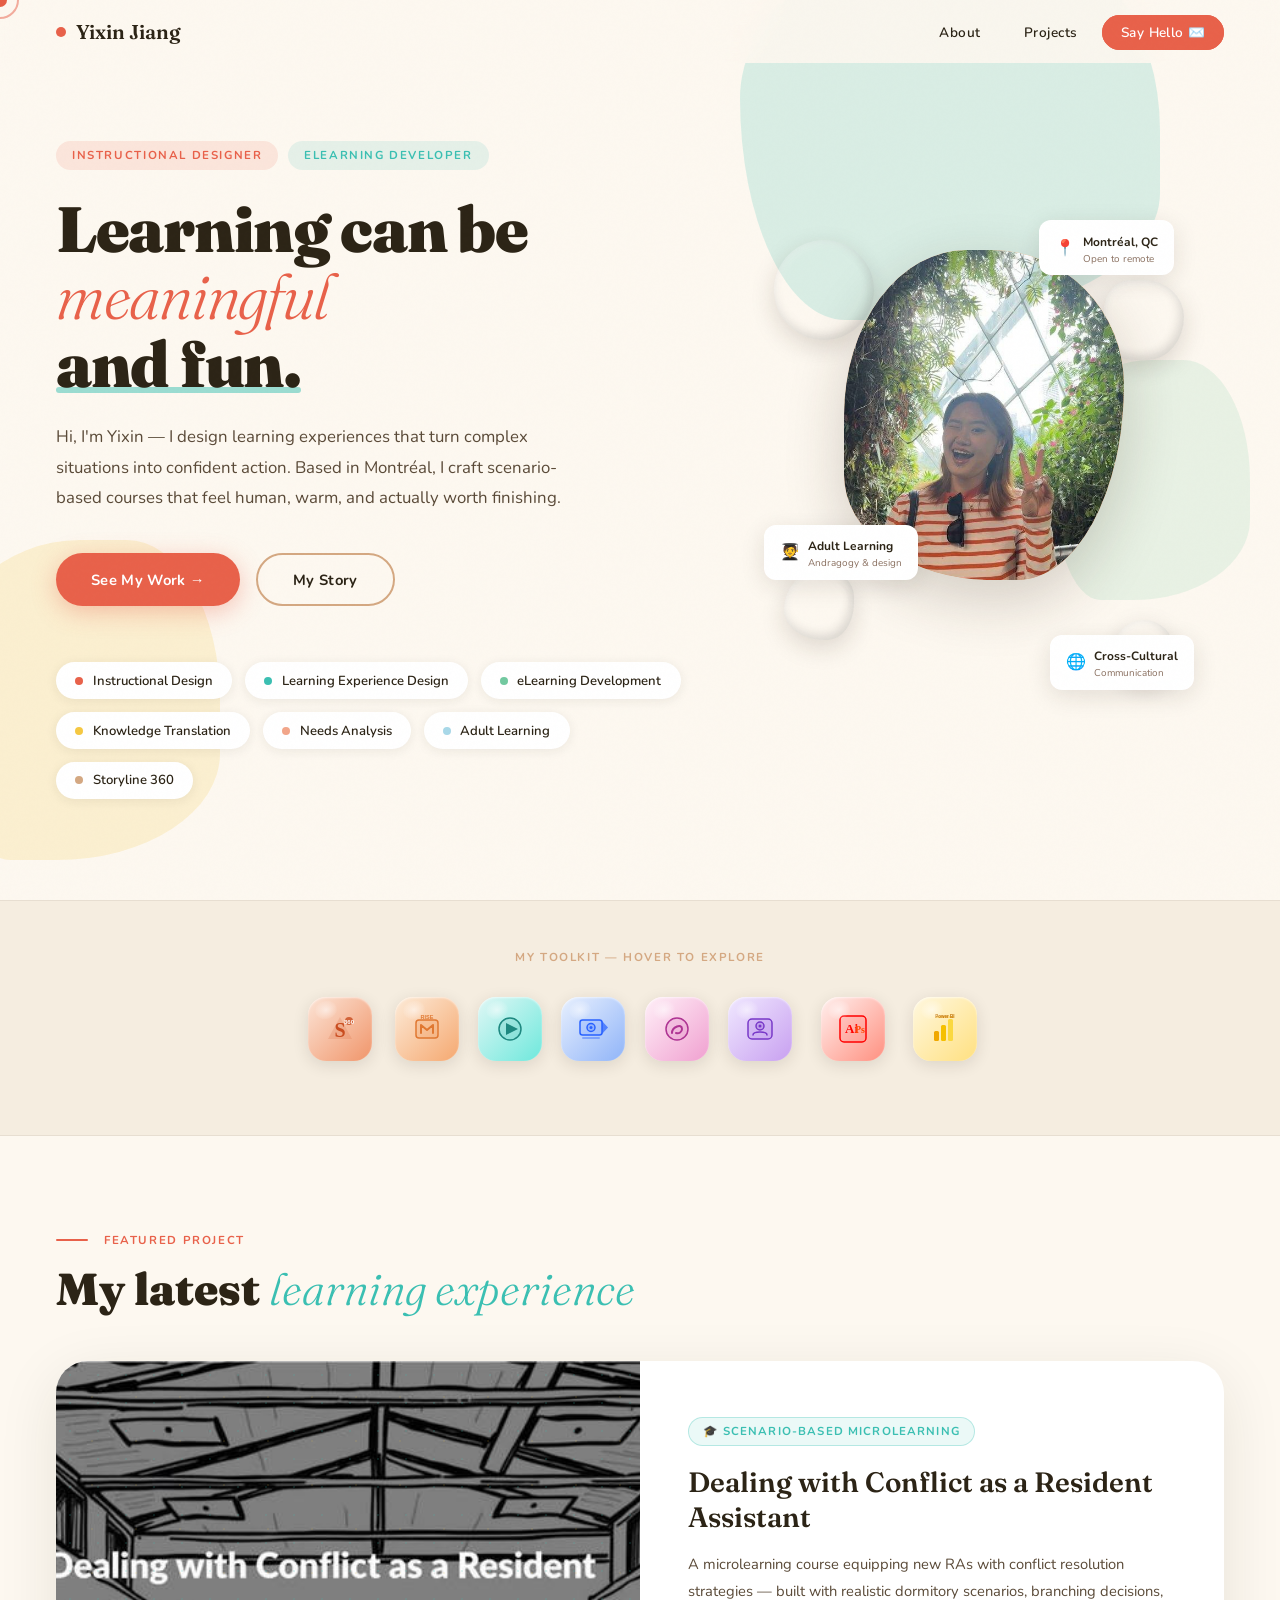
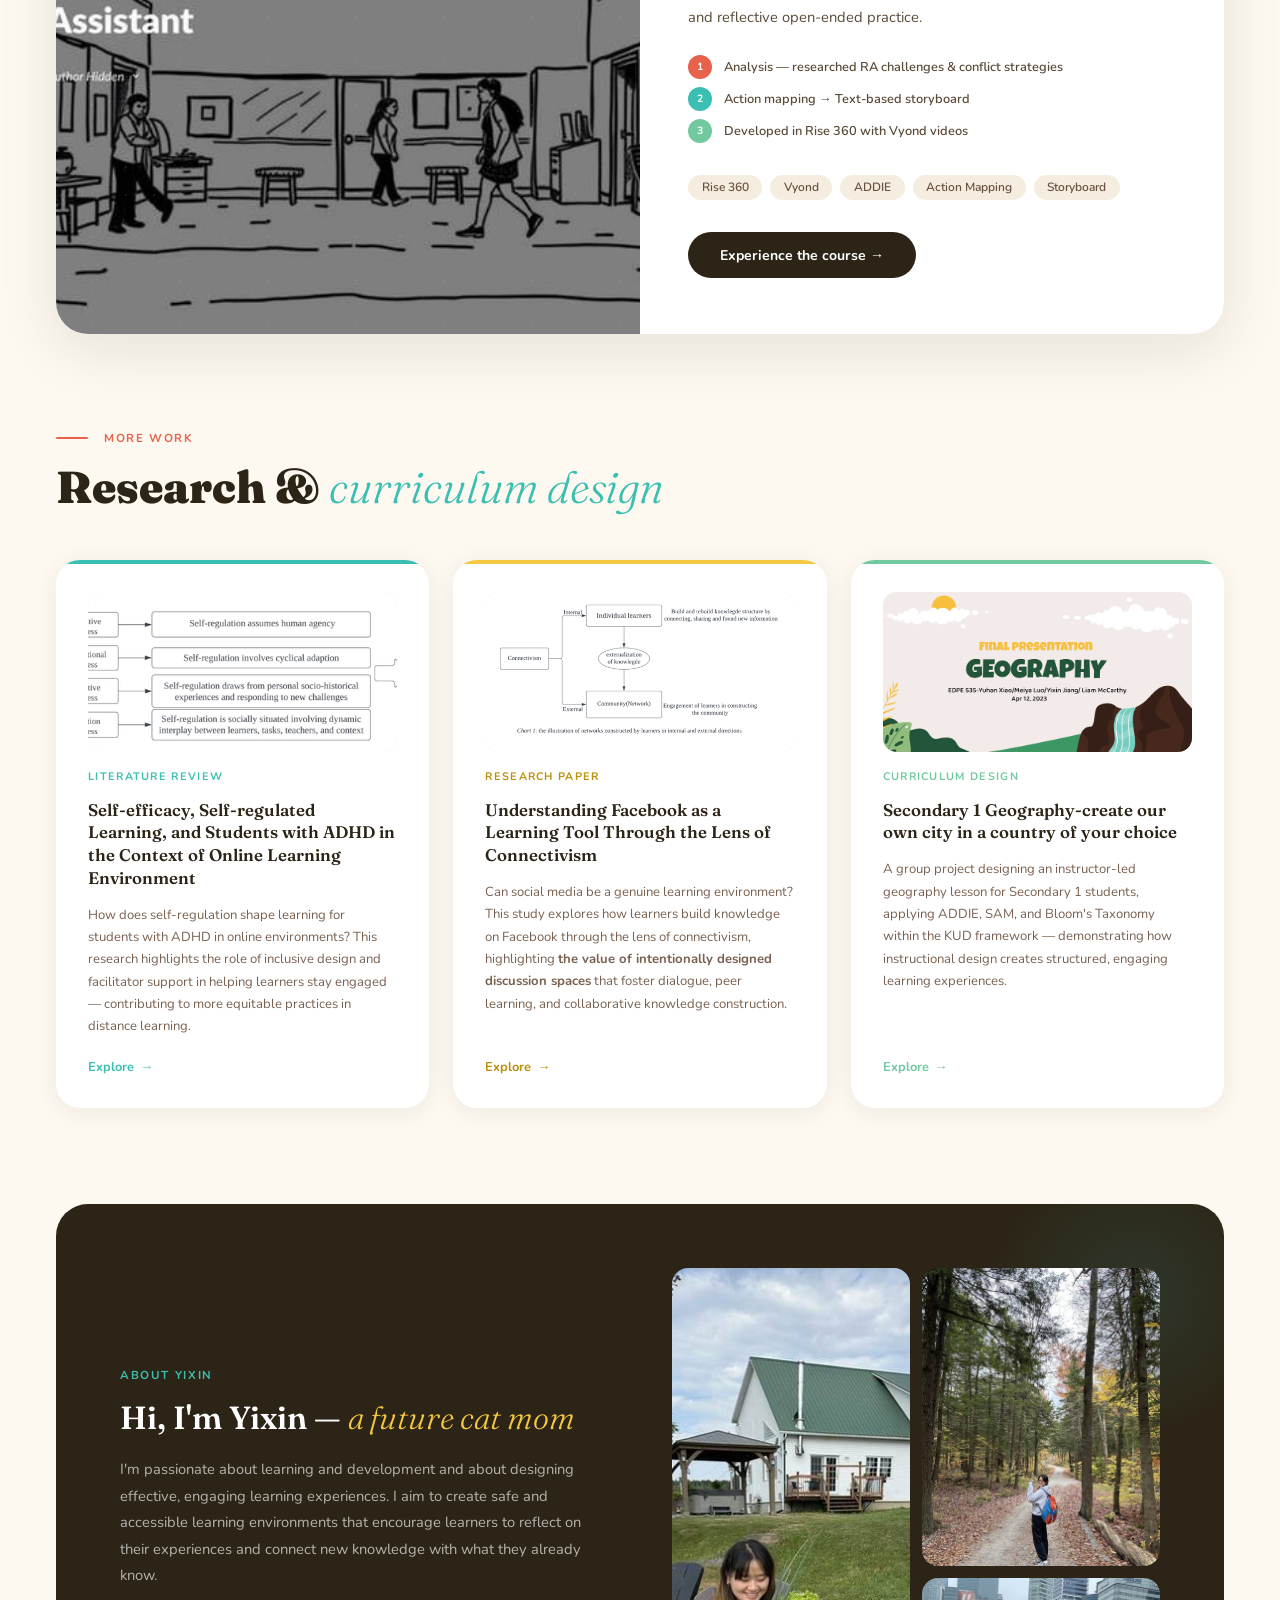
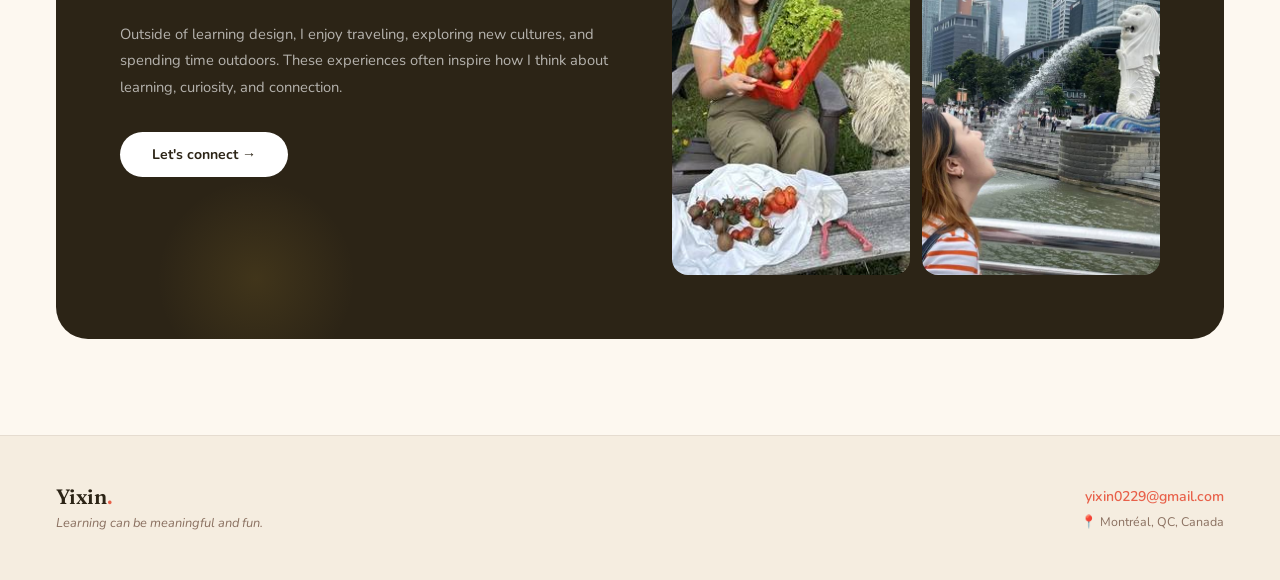
==== index.html @ ebed6030 "Add files via upload" ====
<!DOCTYPE html>
<html lang="en">
<head>
  <meta charset="UTF-8"/>
  <meta name="viewport" content="width=device-width, initial-scale=1.0"/>
  <title>Yixin Jiang — Instructional Designer</title>
  <link href="https://fonts.googleapis.com/css2?family=Fraunces:ital,wght@0,300;0,600;0,900;1,300;1,600&family=Nunito:wght@300;400;600;700&display=swap" rel="stylesheet"/>
  <style>
    *, *::before, *::after { box-sizing: border-box; margin: 0; padding: 0; }

    :root {
      --coral:     #E8614A;
      --turquoise: #3BBFB2;
      --yellow:    #F5C842;
      --mint:      #72C9A0;
      --blush:     #F2A68A;
      --sky:       #A8D8E8;
      --ink:       #2C2416;
      --cream:     #FDF8F0;
      --linen:     #F5EDE0;
      --clay:      #D4A882;
    }

    html { scroll-behavior: smooth; }

    body {
      font-family: 'Nunito', sans-serif;
      background: var(--cream);
      color: var(--ink);
      overflow-x: hidden;
      cursor: none;
    }

    /* ── CUSTOM CURSOR ── */
    .cursor {
      width: 14px; height: 14px;
      background: var(--coral);
      border-radius: 50%;
      position: fixed; top: 0; left: 0;
      pointer-events: none;
      z-index: 9999;
      transform: translate(-50%, -50%);
      transition: transform 0.12s ease, background 0.3s;
      mix-blend-mode: multiply;
    }
    .cursor-ring {
      width: 38px; height: 38px;
      border: 2px solid var(--coral);
      border-radius: 50%;
      position: fixed; top: 0; left: 0;
      pointer-events: none;
      z-index: 9998;
      transform: translate(-50%, -50%);
      transition: transform 0.25s ease, border-color 0.3s;
      opacity: 0.5;
    }

    /* ── GRAIN OVERLAY ── */
    body::after {
      content: '';
      position: fixed; inset: 0;
      background-image: url("data:image/svg+xml,%3Csvg viewBox='0 0 256 256' xmlns='http://www.w3.org/2000/svg'%3E%3Cfilter id='noise'%3E%3CfeTurbulence type='fractalNoise' baseFrequency='0.9' numOctaves='4' stitchTiles='stitch'/%3E%3C/filter%3E%3Crect width='100%25' height='100%25' filter='url(%23noise)' opacity='0.04'/%3E%3C/svg%3E");
      pointer-events: none; z-index: 9990; opacity: 0.35;
    }

    /* ── NAV ── */
    nav {
      position: fixed; top: 0; left: 0; right: 0; z-index: 500;
      display: flex; justify-content: space-between; align-items: center;
      padding: 1.2rem 3.5rem;
      background: rgba(253,248,240,0.88);
      backdrop-filter: blur(14px);
    }

    .nav-logo {
      font-family: 'Fraunces', serif;
      font-size: 1.25rem;
      font-weight: 600;
      color: var(--ink);
      text-decoration: none;
      display: flex; align-items: center; gap: 0.6rem;
    }
    .nav-logo-dot {
      width: 10px; height: 10px;
      background: var(--coral);
      border-radius: 50%;
      display: inline-block;
      animation: blink 2.5s ease-in-out infinite;
    }
    @keyframes blink { 0%,100%{opacity:1;} 50%{opacity:0.3;} }

    .nav-links { display: flex; gap: 0.4rem; list-style: none; }
    .nav-links a {
      text-decoration: none;
      font-size: 0.85rem; font-weight: 600;
      color: var(--ink);
      padding: 0.45rem 1.1rem;
      border-radius: 100px;
      border: 1.5px solid transparent;
      transition: all 0.22s;
      letter-spacing: 0.03em;
    }
    .nav-links a:hover {
      border-color: var(--coral);
      color: var(--coral);
      background: rgba(232,97,74,0.06);
    }
    .nav-cta {
      background: var(--coral) !important;
      color: white !important;
      border-color: var(--coral) !important;
    }
    .nav-cta:hover { background: #c94d38 !important; transform: translateY(-1px); }

    /* ── HERO ── */
    .hero {
      min-height: 100vh;
      padding: 120px 3.5rem 5rem;
      display: grid;
      grid-template-columns: 1fr 480px;
      gap: 3rem;
      align-items: center;
      position: relative;
      overflow: hidden;
    }

    /* Ceramic blob shapes in background */
    .blob {
      position: absolute;
      border-radius: 60% 40% 70% 30% / 50% 60% 40% 70%;
      filter: blur(0px);
      opacity: 0.18;
      pointer-events: none;
    }
    .blob-1 {
      width: 420px; height: 380px;
      background: var(--turquoise);
      top: -60px; right: 120px;
      animation: morph 8s ease-in-out infinite;
    }
    .blob-2 {
      width: 280px; height: 320px;
      background: var(--yellow);
      bottom: 40px; left: -60px;
      animation: morph 10s ease-in-out infinite reverse;
    }
    .blob-3 {
      width: 200px; height: 240px;
      background: var(--mint);
      top: 40%; right: 30px;
      animation: morph 12s ease-in-out infinite 2s;
      opacity: 0.14;
    }

    @keyframes morph {
      0%,100% { border-radius: 60% 40% 70% 30% / 50% 60% 40% 70%; }
      25%      { border-radius: 40% 60% 30% 70% / 60% 40% 70% 30%; }
      50%      { border-radius: 70% 30% 50% 50% / 30% 70% 50% 60%; }
      75%      { border-radius: 30% 70% 40% 60% / 70% 30% 60% 40%; }
    }

    /* Hero left */
    .hero-left {
      position: relative; z-index: 2;
      animation: slideUp 0.8s cubic-bezier(.16,1,.3,1) both;
    }

    @keyframes slideUp {
      from { opacity:0; transform: translateY(40px); }
      to   { opacity:1; transform: translateY(0); }
    }

    .hero-eyebrow {
      display: inline-flex; align-items: center; gap: 0.6rem;
      margin-bottom: 1.6rem;
    }
    .eyebrow-chip {
      font-size: 0.72rem; font-weight: 700;
      text-transform: uppercase; letter-spacing: 0.14em;
      padding: 0.4rem 1rem;
      border-radius: 100px;
    }
    .chip-coral   { background: rgba(232,97,74,0.12);  color: var(--coral); }
    .chip-teal    { background: rgba(59,191,178,0.12); color: var(--turquoise); }
    .chip-yellow  { background: rgba(245,200,66,0.15); color: #B8900A; }

    .hero-h1 {
      font-family: 'Fraunces', serif;
      font-size: clamp(3rem, 5vw, 5rem);
      font-weight: 900;
      line-height: 1.05;
      letter-spacing: -0.02em;
      color: var(--ink);
      margin-bottom: 1.6rem;
    }
    .hero-h1 .line-italic {
      font-style: italic;
      font-weight: 300;
      color: var(--coral);
      display: block;
    }
    .hero-h1 .underline-teal {
      position: relative; display: inline-block;
    }
    .hero-h1 .underline-teal::after {
      content: '';
      position: absolute;
      left: 0; bottom: 4px;
      width: 100%; height: 6px;
      background: var(--turquoise);
      border-radius: 3px;
      z-index: -1;
      opacity: 0.5;
    }

    .hero-bio {
      font-size: 1.05rem; line-height: 1.8;
      color: #5a4a38;
      max-width: 520px;
      margin-bottom: 2.5rem;
    }

    .hero-ctas { display: flex; gap: 1rem; flex-wrap: wrap; margin-bottom: 3.5rem; }

    .btn {
      display: inline-flex; align-items: center; gap: 0.5rem;
      padding: 0.9rem 2.2rem;
      border-radius: 100px;
      font-size: 0.92rem; font-weight: 700;
      text-decoration: none;
      transition: all 0.22s;
      letter-spacing: 0.02em;
    }
    .btn-coral {
      background: var(--coral); color: white;
      box-shadow: 0 6px 24px rgba(232,97,74,0.35);
    }
    .btn-coral:hover { background: #c94d38; transform: translateY(-3px); box-shadow: 0 10px 30px rgba(232,97,74,0.4); }
    .btn-outline {
      background: transparent; color: var(--ink);
      border: 2px solid var(--clay);
    }
    .btn-outline:hover { border-color: var(--turquoise); color: var(--turquoise); transform: translateY(-3px); }

    /* Stat pills */
    .hero-stats { display: flex; gap: 0.8rem; flex-wrap: wrap; }
    .stat-pill {
      display: flex; align-items: center; gap: 0.6rem;
      background: white;
      border-radius: 100px;
      padding: 0.6rem 1.2rem;
      box-shadow: 0 2px 12px rgba(44,36,22,0.08);
      font-size: 0.82rem; font-weight: 600;
      color: var(--ink);
    }
    .stat-dot {
      width: 8px; height: 8px; border-radius: 50%;
      flex-shrink: 0;
    }

    /* ── HERO RIGHT — ceramic bowl composition ── */
    .hero-right {
      position: relative; z-index: 2;
      display: flex; align-items: center; justify-content: center;
      animation: slideUp 0.8s 0.15s cubic-bezier(.16,1,.3,1) both;
    }

    .ceramic-stage {
      position: relative;
      width: 440px; height: 500px;
    }

    /* Main photo vessel — organic ceramic shape */
    .vessel-main {
      position: absolute;
      top: 30px; left: 50%; transform: translateX(-50%);
      width: 280px; height: 330px;
      background: linear-gradient(145deg, #f0d5b5 0%, #e8b88a 40%, #d4956a 100%);
      border-radius: 48% 52% 42% 58% / 55% 45% 65% 35%;
      overflow: hidden;
      box-shadow:
        inset -8px -12px 30px rgba(0,0,0,0.12),
        inset 4px 6px 20px rgba(255,255,255,0.25),
        0 20px 60px rgba(44,36,22,0.2);
      display: flex; align-items: flex-end; justify-content: center;
    }

    /* Ceramic glaze sheen */
    .vessel-main::before {
      content: '';
      position: absolute;
      top: 8%; left: 15%;
      width: 35%; height: 30%;
      background: radial-gradient(ellipse, rgba(255,255,255,0.4) 0%, transparent 70%);
      border-radius: 50%;
      transform: rotate(-20deg);
      pointer-events: none;
      z-index: 2;
    }

    .vessel-photo-hint {
      position: relative; z-index: 3;
      text-align: center;
      padding-bottom: 1.5rem;
      font-size: 0.72rem;
      color: rgba(255,255,255,0.7);
      font-weight: 600;
      letter-spacing: 0.06em;
    }

    /* Silhouette inside vessel */
    .vessel-silhouette {
      position: absolute;
      bottom: 0; left: 50%; transform: translateX(-50%);
      width: 160px; height: 250px;
      z-index: 1;
    }
    .sil-body {
      position: absolute;
      bottom: 0; left: 50%; transform: translateX(-50%);
      width: 120px; height: 190px;
      background: linear-gradient(180deg, #a06040 0%, #7a4020 100%);
      border-radius: 60px 60px 0 0;
    }
    .sil-head {
      position: absolute;
      bottom: 168px; left: 50%; transform: translateX(-50%);
      width: 72px; height: 72px;
      background: linear-gradient(180deg, #e8b07a 0%, #c88050 100%);
      border-radius: 50%;
    }

    /* Small ceramic accent shapes */
    .ceramic-accent {
      position: absolute;
      border-radius: 50%;
      box-shadow:
        inset -3px -4px 12px rgba(0,0,0,0.15),
        inset 2px 3px 8px rgba(255,255,255,0.3),
        0 8px 24px rgba(44,36,22,0.15);
    }

    .acc-teal {
      width: 100px; height: 100px;
      background: radial-gradient(135deg, #6ee8dc 0%, #2aa89e 60%, #1e8880 100%);
      top: 20px; left: 10px;
      animation: wobble 5s ease-in-out infinite;
    }
    .acc-yellow {
      width: 80px; height: 80px;
      background: radial-gradient(135deg, #fce076 0%, #e8b820 60%, #c89800 100%);
      top: 60px; right: 20px;
      border-radius: 40% 60% 55% 45% / 45% 55% 65% 35%;
      animation: wobble 6s ease-in-out infinite 1s;
    }
    .acc-mint {
      width: 70px; height: 70px;
      background: radial-gradient(135deg, #9eecc4 0%, #50b882 60%, #30a062 100%);
      bottom: 80px; left: 20px;
      border-radius: 55% 45% 40% 60% / 60% 40% 55% 45%;
      animation: wobble 7s ease-in-out infinite 2s;
    }
    .acc-blush {
      width: 60px; height: 60px;
      background: radial-gradient(135deg, #fcc4a8 0%, #e8845a 60%, #c86030 100%);
      bottom: 40px; right: 30px;
      animation: wobble 4.5s ease-in-out infinite 0.5s;
    }

    @keyframes wobble {
      0%,100% { transform: translateY(0) rotate(0deg); }
      33%      { transform: translateY(-8px) rotate(3deg); }
      66%      { transform: translateY(4px) rotate(-2deg); }
    }

    /* Floating label tags */
    .label-tag {
      position: absolute;
      background: white;
      border-radius: 12px;
      padding: 0.6rem 1rem;
      box-shadow: 0 6px 24px rgba(44,36,22,0.12);
      display: flex; align-items: center; gap: 0.5rem;
      z-index: 10;
      animation: floatY 4s ease-in-out infinite;
    }
    .label-tag:nth-child(7) { animation-delay: -1.5s; }
    .label-tag:nth-child(8) { animation-delay: -3s; }

    @keyframes floatY {
      0%,100% { transform: translateY(0); }
      50%      { transform: translateY(-7px); }
    }

    .tag-addie  { top: 0; right: 30px; }
    .tag-rise   { bottom: 140px; left: 0; }
    .tag-mtl    { bottom: 30px; right: 10px; }

    .tag-icon { font-size: 1rem; }
    .tag-text { font-size: 0.75rem; font-weight: 700; color: var(--ink); white-space: nowrap; }
    .tag-sub  { font-size: 0.62rem; color: #8a7060; white-space: nowrap; display: block; }

    /* ── TOOLS DOCK ── */
    .tools-section {
      padding: 3rem 3.5rem;
      background: var(--linen);
      border-top: 1px solid rgba(44,36,22,0.07);
      border-bottom: 1px solid rgba(44,36,22,0.07);
    }
    .tools-heading {
      text-align: center;
      font-size: 0.72rem; font-weight: 700;
      text-transform: uppercase; letter-spacing: 0.14em;
      color: var(--clay);
      margin-bottom: 2rem;
    }
    .tools-dock {
      display: flex;
      justify-content: center;
      align-items: flex-end;
      gap: 1.2rem;
      flex-wrap: wrap;
    }
    .tool-item {
      display: flex;
      flex-direction: column;
      align-items: center;
      gap: 0.6rem;
      cursor: default;
      transition: transform 0.25s cubic-bezier(.34,1.56,.64,1);
      will-change: transform;
    }
    .tool-item:hover {
      transform: translateY(-12px) scale(1.18);
      z-index: 10;
    }
    /* neighbour scale effect via JS */
    .tool-item.near {
      transform: translateY(-6px) scale(1.09);
    }
    .tool-logo {
      width: 64px; height: 64px;
      border-radius: 18px;
      display: flex; align-items: center; justify-content: center;
      font-size: 1.9rem;
      box-shadow:
        0 4px 16px rgba(44,36,22,0.12),
        inset 0 1px 2px rgba(255,255,255,0.6);
      transition: box-shadow 0.25s, border-radius 0.25s;
      position: relative;
      overflow: hidden;
    }
    /* ceramic glaze sheen on logo */
    .tool-logo::after {
      content: '';
      position: absolute;
      top: 6%; left: 12%;
      width: 35%; height: 28%;
      background: radial-gradient(ellipse, rgba(255,255,255,0.55) 0%, transparent 80%);
      border-radius: 50%;
      transform: rotate(-15deg);
      pointer-events: none;
    }
    .tool-item:hover .tool-logo {
      box-shadow: 0 12px 36px rgba(44,36,22,0.2), inset 0 1px 2px rgba(255,255,255,0.6);
      border-radius: 22px;
    }
    .tool-label {
      font-size: 0.72rem; font-weight: 700;
      color: var(--ink);
      opacity: 0;
      transform: translateY(4px);
      transition: opacity 0.2s, transform 0.2s;
      white-space: nowrap;
      text-align: center;
    }
    .tool-item:hover .tool-label {
      opacity: 1;
      transform: translateY(0);
    }

    /* ── FEATURED PROJECT ── */
    .section { padding: 6rem 3.5rem; }

    .section-eyebrow {
      display: flex; align-items: center; gap: 1rem;
      margin-bottom: 1rem;
    }
    .eyebrow-line {
      height: 2px; width: 32px;
      background: var(--coral);
      border-radius: 2px;
    }
    .eyebrow-text {
      font-size: 0.72rem; font-weight: 700;
      text-transform: uppercase; letter-spacing: 0.14em;
      color: var(--coral);
    }

    .section-h2 {
      font-family: 'Fraunces', serif;
      font-size: clamp(2rem, 3.5vw, 3rem);
      font-weight: 900;
      line-height: 1.1;
      color: var(--ink);
      margin-bottom: 3rem;
    }
    .section-h2 em {
      font-style: italic; font-weight: 300;
      color: var(--turquoise);
    }

    /* Featured card */
    .featured-wrap {
      background: white;
      border-radius: 32px;
      overflow: hidden;
      display: grid;
      grid-template-columns: 1fr 1fr;
      box-shadow: 0 16px 60px rgba(44,36,22,0.1);
      transition: transform 0.3s, box-shadow 0.3s;
    }
    .featured-wrap:hover {
      transform: translateY(-5px);
      box-shadow: 0 28px 80px rgba(44,36,22,0.15);
    }

    .feat-visual {
      background: var(--ink);
      min-height: 420px;
      position: relative;
      overflow: hidden;
      display: flex; align-items: center; justify-content: center;
    }

    /* Ceramic bowl illustration in featured card */
    .bowl-scene {
      position: relative;
      width: 200px; height: 220px;
    }
    .bowl-body {
      position: absolute;
      bottom: 0; left: 50%; transform: translateX(-50%);
      width: 180px; height: 120px;
      background: linear-gradient(135deg, #6ee8dc 0%, #2aa89e 50%, #1e6860 100%);
      border-radius: 0 0 90px 90px / 0 0 70px 70px;
      box-shadow: inset -6px -8px 20px rgba(0,0,0,0.2), inset 3px 3px 14px rgba(255,255,255,0.2);
    }
    .bowl-rim {
      position: absolute;
      bottom: 110px; left: 50%; transform: translateX(-50%);
      width: 190px; height: 30px;
      background: linear-gradient(135deg, #80f0e4 0%, #3accc0 50%, #1e8880 100%);
      border-radius: 50%;
      box-shadow: inset 0 -4px 10px rgba(0,0,0,0.15), 0 2px 8px rgba(0,0,0,0.2);
    }
    .bowl-dot { position: absolute; border-radius: 50%; }
    .bowl-dot-1 { width: 28px; height: 28px; background: var(--yellow); top: 30px; left: 40px; animation: wobble 4s ease-in-out infinite; }
    .bowl-dot-2 { width: 20px; height: 20px; background: var(--coral); top: 60px; right: 30px; animation: wobble 5s ease-in-out infinite 1s; }
    .bowl-dot-3 { width: 16px; height: 16px; background: var(--mint); top: 20px; right: 55px; animation: wobble 6s ease-in-out infinite 2s; }

    /* Colored dots pattern bg */
    .feat-visual::before {
      content: '';
      position: absolute; inset: 0;
      background-image:
        radial-gradient(circle, rgba(59,191,178,0.15) 1px, transparent 1px),
        radial-gradient(circle, rgba(245,200,66,0.1) 1px, transparent 1px);
      background-size: 28px 28px, 44px 44px;
      background-position: 0 0, 14px 14px;
    }

    .feat-content {
      padding: 3.5rem 3rem;
      display: flex; flex-direction: column; justify-content: space-between;
    }

    .feat-badge {
      display: inline-flex; align-items: center; gap: 0.5rem;
      background: rgba(59,191,178,0.1);
      border: 1px solid rgba(59,191,178,0.3);
      color: var(--turquoise);
      font-size: 0.72rem; font-weight: 700;
      text-transform: uppercase; letter-spacing: 0.1em;
      padding: 0.35rem 0.9rem;
      border-radius: 100px;
      margin-bottom: 1.2rem;
      width: fit-content;
    }

    .feat-title {
      font-family: 'Fraunces', serif;
      font-size: 1.75rem; font-weight: 600;
      line-height: 1.25;
      color: var(--ink);
      margin-bottom: 1rem;
    }

    .feat-desc {
      font-size: 0.92rem; line-height: 1.8;
      color: #5a4a38;
      margin-bottom: 1.5rem;
    }

    .feat-process {
      display: flex; flex-direction: column; gap: 0.5rem;
      margin-bottom: 2rem;
    }
    .process-step {
      display: flex; align-items: center; gap: 0.75rem;
      font-size: 0.8rem; font-weight: 600; color: #5a4a38;
    }
    .process-num {
      width: 24px; height: 24px;
      border-radius: 50%;
      display: flex; align-items: center; justify-content: center;
      font-size: 0.65rem; font-weight: 700; color: white;
      flex-shrink: 0;
    }

    .feat-chips { display: flex; gap: 0.5rem; flex-wrap: wrap; margin-bottom: 2rem; }
    .feat-chip {
      background: var(--linen);
      border-radius: 100px;
      padding: 0.3rem 0.85rem;
      font-size: 0.75rem; font-weight: 600;
      color: #6a5040;
    }

    .feat-link {
      display: inline-flex; align-items: center; gap: 0.6rem;
      background: var(--ink);
      color: white;
      text-decoration: none;
      padding: 0.85rem 2rem;
      border-radius: 100px;
      font-size: 0.88rem; font-weight: 700;
      width: fit-content;
      transition: all 0.22s;
    }
    .feat-link:hover { background: var(--coral); transform: translateY(-2px); gap: 0.9rem; }

    /* ── OTHER PROJECTS ── */
    .other-section { padding: 0 3.5rem 6rem; }

    .proj-grid {
      display: grid;
      grid-template-columns: repeat(3, 1fr);
      gap: 1.5rem;
    }

    .proj-card {
      background: white;
      border-radius: 24px;
      padding: 2rem;
      box-shadow: 0 4px 24px rgba(44,36,22,0.07);
      text-decoration: none; color: inherit;
      display: flex; flex-direction: column; gap: 0.9rem;
      transition: transform 0.25s, box-shadow 0.25s;
      position: relative; overflow: hidden;
    }
    .proj-card::before {
      content: '';
      position: absolute; top: 0; left: 0; right: 0;
      height: 4px;
      border-radius: 24px 24px 0 0;
    }
    .proj-card:nth-child(1)::before { background: var(--turquoise); }
    .proj-card:nth-child(2)::before { background: var(--yellow); }
    .proj-card:nth-child(3)::before { background: var(--mint); }

    .proj-card:hover {
      transform: translateY(-5px);
      box-shadow: 0 14px 40px rgba(44,36,22,0.12);
    }

    .proj-icon-wrap {
      width: 52px; height: 52px;
      border-radius: 16px;
      display: flex; align-items: center; justify-content: center;
      font-size: 1.4rem;
    }
    .proj-img-wrap {
      width: 100%;
      height: 160px;
      border-radius: 14px;
      overflow: hidden;
      background: var(--linen);
      margin-bottom: 0.2rem;
      flex-shrink: 0;
    }
    .proj-img {
      width: 100%;
      height: 100%;
      object-fit: cover;
      object-position: center top;
      transition: transform 0.4s ease;
    }
    .proj-card:hover .proj-img {
      transform: scale(1.04);
    }

    .proj-type {
      font-size: 0.68rem; font-weight: 700;
      text-transform: uppercase; letter-spacing: 0.12em;
    }
    .proj-title {
      font-family: 'Fraunces', serif;
      font-size: 1.05rem; font-weight: 600;
      line-height: 1.35;
      color: var(--ink);
    }
    .proj-desc {
      font-size: 0.82rem; line-height: 1.7;
      color: #7a6050;
      flex: 1;
    }
    .proj-cta {
      font-size: 0.8rem; font-weight: 700;
      display: flex; align-items: center; gap: 0.4rem;
      margin-top: 0.4rem;
      transition: gap 0.2s;
    }
    .proj-card:hover .proj-cta { gap: 0.7rem; }

    /* ── ABOUT STRIP ── */
    .about-strip {
      margin: 0 3.5rem 6rem;
      background: var(--ink);
      border-radius: 32px;
      padding: 4rem;
      display: grid;
      grid-template-columns: 1fr 1fr;
      gap: 4rem;
      align-items: center;
      position: relative;
      overflow: hidden;
    }
    .about-strip::before {
      content: '';
      position: absolute;
      top: -60px; right: -60px;
      width: 300px; height: 300px;
      border-radius: 50%;
      background: radial-gradient(circle, rgba(59,191,178,0.12) 0%, transparent 70%);
    }
    .about-strip::after {
      content: '';
      position: absolute;
      bottom: -40px; left: 100px;
      width: 200px; height: 200px;
      border-radius: 50%;
      background: radial-gradient(circle, rgba(245,200,66,0.1) 0%, transparent 70%);
    }

    .about-left { position: relative; z-index: 1; }
    .about-label {
      font-size: 0.72rem; font-weight: 700;
      text-transform: uppercase; letter-spacing: 0.14em;
      color: var(--turquoise); margin-bottom: 1rem;
    }
    .about-h3 {
      font-family: 'Fraunces', serif;
      font-size: 2rem; font-weight: 600;
      color: white; line-height: 1.2;
      margin-bottom: 1.2rem;
    }
    .about-h3 em { font-style: italic; font-weight: 300; color: var(--yellow); }

    .about-p {
      font-size: 0.92rem; line-height: 1.8;
      color: rgba(255,255,255,0.65);
      margin-bottom: 2rem;
    }

    .about-btn {
      display: inline-flex; align-items: center; gap: 0.5rem;
      background: white; color: var(--ink);
      text-decoration: none;
      padding: 0.8rem 2rem;
      border-radius: 100px;
      font-size: 0.88rem; font-weight: 700;
      transition: all 0.22s;
    }
    .about-btn:hover { background: var(--yellow); transform: translateY(-2px); }

    .about-right {
      position: relative; z-index: 1;
      display: flex; flex-direction: column; gap: 0.85rem;
      min-height: 360px;
    }

    .about-value-card {
      display: flex; align-items: flex-start; gap: 0.9rem;
      background: rgba(255,255,255,0.06);
      border: 1px solid rgba(255,255,255,0.08);
      border-radius: 14px;
      padding: 1rem 1.2rem;
      transition: background 0.2s;
    }
    .about-value-card:hover { background: rgba(255,255,255,0.1); }
    .avc-icon { font-size: 1.1rem; flex-shrink: 0; margin-top: 0.05rem; }
    .avc-text {
      font-size: 0.85rem; line-height: 1.65;
      color: rgba(255,255,255,0.65);
    }

    /* About photo grid */
    .about-photo-grid {
      display: grid;
      grid-template-columns: 1fr 1fr;
      gap: 0.75rem;
      height: 100%;
    }
    .about-photo-col {
      display: flex; flex-direction: column; gap: 0.75rem;
    }
    .about-photo-wrap {
      border-radius: 16px;
      overflow: hidden;
      flex: 1;
    }
    .about-photo-tall {
      grid-row: span 1;
      height: 100%;
    }
    .about-photo {
      width: 100%; height: 100%;
      object-fit: cover;
      object-position: center top;
      display: block;
      transition: transform 0.4s ease;
    }
    .about-photo-wrap:hover .about-photo {
      transform: scale(1.04);
    }

    .skill-row {
      display: flex; align-items: center; gap: 1rem;
    }
    .skill-name {
      font-size: 0.8rem; font-weight: 600;
      color: rgba(255,255,255,0.7);
      width: 130px; flex-shrink: 0;
    }
    .skill-bar {
      flex: 1; height: 6px;
      background: rgba(255,255,255,0.1);
      border-radius: 3px;
      overflow: hidden;
    }
    .skill-fill {
      height: 100%; border-radius: 3px;
      animation: fillBar 1.5s cubic-bezier(.16,1,.3,1) both;
    }
    @keyframes fillBar {
      from { width: 0; }
    }

    /* ── FOOTER ── */
    footer {
      background: var(--linen);
      padding: 3rem 3.5rem;
      display: flex;
      justify-content: space-between;
      align-items: center;
      border-top: 1px solid rgba(44,36,22,0.08);
    }
    .footer-logo {
      font-family: 'Fraunces', serif;
      font-size: 1.3rem; font-weight: 600;
      color: var(--ink);
    }
    .footer-logo span { color: var(--coral); }
    .footer-tagline {
      font-size: 0.8rem; color: #8a7060;
      margin-top: 0.3rem;
      font-style: italic;
    }
    .footer-right {
      display: flex; flex-direction: column;
      align-items: flex-end; gap: 0.4rem;
    }
    .footer-right a {
      color: var(--coral); text-decoration: none;
      font-size: 0.88rem; font-weight: 600;
      transition: color 0.2s;
    }
    .footer-right a:hover { color: var(--turquoise); }
    .footer-loc { font-size: 0.78rem; color: #8a7060; }

    /* ── SCROLL REVEAL ── */
    .reveal {
      opacity: 0; transform: translateY(28px);
      transition: opacity 0.7s ease, transform 0.7s ease;
    }
    .reveal.visible { opacity: 1; transform: none; }
    .reveal-delay-1 { transition-delay: 0.1s; }
    .reveal-delay-2 { transition-delay: 0.2s; }
    .reveal-delay-3 { transition-delay: 0.3s; }

    /* ── RESPONSIVE ── */
    @media (max-width: 960px) {
      nav { padding: 1rem 1.5rem; }
      .hero { grid-template-columns: 1fr; padding: 100px 1.5rem 4rem; }
      .hero-right { display: none; }
      .section, .other-section { padding: 4rem 1.5rem; }
      .featured-wrap { grid-template-columns: 1fr; }
      .feat-visual { min-height: 200px; }
      .proj-grid { grid-template-columns: 1fr; }
      .about-strip { grid-template-columns: 1fr; margin: 0 1.5rem 4rem; padding: 2.5rem; }
      footer { flex-direction: column; gap: 1.5rem; text-align: center; }
      .footer-right { align-items: center; }
    }
  </style>
</head>
<body>

<!-- Custom cursor -->
<div class="cursor" id="cursor"></div>
<div class="cursor-ring" id="cursorRing"></div>

<!-- NAV -->
<nav>
  <a class="nav-logo" href="#">
    <span class="nav-logo-dot"></span>
    Yixin Jiang
  </a>
  <ul class="nav-links">
    <li><a href="#about">About</a></li>
    <li><a href="#projects">Projects</a></li>
    <li><a class="nav-cta" href="mailto:yixin0229@gmail.com">Say Hello ✉️</a></li>
  </ul>
</nav>

<!-- HERO -->
<section class="hero">
  <!-- Background blobs -->
  <div class="blob blob-1"></div>
  <div class="blob blob-2"></div>
  <div class="blob blob-3"></div>

  <div class="hero-left">
    <div class="hero-eyebrow">
      <span class="eyebrow-chip chip-coral">Instructional Designer</span>
      <span class="eyebrow-chip chip-teal">eLearning Developer</span>
    </div>

    <h1 class="hero-h1">
      Learning can be
      <span class="line-italic">meaningful</span>
      <span class="underline-teal">and fun.</span>
    </h1>

    <p class="hero-bio">
      Hi, I'm Yixin — I design learning experiences that turn complex situations into
      confident action. Based in Montréal, I craft scenario-based courses that
      feel human, warm, and actually worth finishing.
    </p>

    <div class="hero-ctas">
      <a class="btn btn-coral" href="#projects">See My Work →</a>
      <a class="btn btn-outline" href="#about">My Story</a>
    </div>

    <div class="hero-stats">
      <div class="stat-pill">
        <span class="stat-dot" style="background:var(--coral)"></span>
        Instructional Design
      </div>
      <div class="stat-pill">
        <span class="stat-dot" style="background:var(--turquoise)"></span>
        Learning Experience Design
      </div>
      <div class="stat-pill">
        <span class="stat-dot" style="background:var(--mint)"></span>
        eLearning Development
      </div>
      <div class="stat-pill">
        <span class="stat-dot" style="background:var(--yellow)"></span>
        Knowledge Translation
      </div>
      <div class="stat-pill">
        <span class="stat-dot" style="background:var(--blush)"></span>
        Needs Analysis
      </div>
      <div class="stat-pill">
        <span class="stat-dot" style="background:var(--sky)"></span>
        Adult Learning
      </div>
      <div class="stat-pill">
        <span class="stat-dot" style="background:var(--clay)"></span>
        Storyline 360
      </div>
    </div>
  </div>

  <div class="hero-right">
    <div class="ceramic-stage">
      <!-- Accent ceramic shapes -->
      <div class="ceramic-accent acc-teal"></div>
      <div class="ceramic-accent acc-yellow"></div>
      <div class="ceramic-accent acc-mint"></div>
      <div class="ceramic-accent acc-blush"></div>

      <!-- Main vessel / photo frame -->
      <div class="vessel-main">
        <img src="[data-uri]" 
             alt="Yixin Jiang" 
             style="position:absolute;inset:0;width:100%;height:100%;object-fit:cover;object-position:center top;z-index:1;border-radius:inherit;"/>
      </div>

      <!-- Floating label tags -->
      <div class="label-tag tag-addie">
        <span class="tag-icon">📍</span>
        <div>
          <span class="tag-text">Montréal, QC</span>
          <span class="tag-sub">Open to remote</span>
        </div>
      </div>
      <div class="label-tag tag-rise">
        <span class="tag-icon">🧑‍🎓</span>
        <div>
          <span class="tag-text">Adult Learning</span>
          <span class="tag-sub">Andragogy & design</span>
        </div>
      </div>
      <div class="label-tag tag-mtl">
        <span class="tag-icon">🌐</span>
        <div>
          <span class="tag-text">Cross-Cultural</span>
          <span class="tag-sub">Communication</span>
        </div>
      </div>
    </div>
  </div>
</section>

<!-- TOOLS DOCK -->
<div class="tools-section">
  <div class="tools-heading">My Toolkit — hover to explore</div>
  <div class="tools-dock" id="toolsDock">

    <!-- Articulate Storyline -->
    <div class="tool-item">
      <div class="tool-logo" style="background:linear-gradient(135deg,#fce4d6,#f0956a)">
        <svg width="36" height="36" viewBox="0 0 36 36" fill="none">
          <path d="M18 6 L30 28 L6 28 Z" fill="rgba(201,77,32,0.15)" stroke="none"/>
          <text x="18" y="26" text-anchor="middle" font-family="Georgia,serif" font-size="20" font-weight="bold" fill="#c94d20">S</text>
          <circle cx="27" cy="10" r="4" fill="#c94d20" opacity="0.8"/>
          <text x="27" y="13" text-anchor="middle" font-family="Arial" font-size="6" font-weight="bold" fill="white">360</text>
        </svg>
      </div>
      <span class="tool-label">Storyline 360</span>
    </div>

    <!-- Rise 360 -->
    <div class="tool-item">
      <div class="tool-logo" style="background:linear-gradient(135deg,#fdebd8,#f5a870)">
        <svg width="36" height="36" viewBox="0 0 36 36" fill="none">
          <rect x="7" y="9" width="22" height="18" rx="3" fill="rgba(224,120,50,0.15)" stroke="#e07832" stroke-width="1.5"/>
          <path d="M12 22 L12 14 L18 19 L24 14 L24 22" stroke="#e07832" stroke-width="2" stroke-linecap="round" stroke-linejoin="round" fill="none"/>
          <text x="18" y="8" text-anchor="middle" font-family="Arial" font-size="5.5" font-weight="bold" fill="#e07832">RISE</text>
        </svg>
      </div>
      <span class="tool-label">Rise 360</span>
    </div>

    <!-- Vyond -->
    <div class="tool-item">
      <div class="tool-logo" style="background:linear-gradient(135deg,#e0f7f5,#6ee8dc)">
        <svg width="36" height="36" viewBox="0 0 36 36" fill="none">
          <circle cx="18" cy="18" r="11" fill="rgba(30,136,128,0.12)" stroke="#1e8880" stroke-width="1.5"/>
          <polygon points="14,12 14,24 26,18" fill="#1e8880"/>
        </svg>
      </div>
      <span class="tool-label">Vyond</span>
    </div>

    <!-- Camtasia -->
    <div class="tool-item">
      <div class="tool-logo" style="background:linear-gradient(135deg,#e8f0fe,#90b4f8)">
        <svg width="36" height="36" viewBox="0 0 36 36" fill="none">
          <rect x="5" y="9" width="22" height="15" rx="2.5" fill="rgba(41,98,255,0.12)" stroke="#2962ff" stroke-width="1.5"/>
          <polygon points="27,10 33,16.5 27,23" fill="#2962ff" opacity="0.7"/>
          <circle cx="16" cy="16.5" r="4" fill="rgba(41,98,255,0.2)" stroke="#2962ff" stroke-width="1.5"/>
          <circle cx="16" cy="16.5" r="1.5" fill="#2962ff"/>
          <rect x="7" y="26" width="18" height="2" rx="1" fill="#2962ff" opacity="0.4"/>
        </svg>
      </div>
      <span class="tool-label">Camtasia</span>
    </div>

    <!-- Canva -->
    <div class="tool-item">
      <div class="tool-logo" style="background:linear-gradient(135deg,#fff0f8,#f0a0d0)">
        <svg width="36" height="36" viewBox="0 0 36 36" fill="none">
          <circle cx="18" cy="18" r="11" fill="rgba(174,52,147,0.1)" stroke="#ae3493" stroke-width="1.5"/>
          <path d="M13 22 C13 16 23 12 23 18 C23 21 20 23 17 22" stroke="#ae3493" stroke-width="2" stroke-linecap="round" fill="none"/>
        </svg>
      </div>
      <span class="tool-label">Canva</span>
    </div>

    <!-- Synthesia -->
    <div class="tool-item">
      <div class="tool-logo" style="background:linear-gradient(135deg,#f0e8ff,#c8a0f0)">
        <svg width="36" height="36" viewBox="0 0 36 36" fill="none">
          <rect x="6" y="8" width="24" height="20" rx="4" fill="rgba(120,60,200,0.12)" stroke="#7838c8" stroke-width="1.5"/>
          <circle cx="18" cy="15" r="4" fill="rgba(120,60,200,0.2)" stroke="#7838c8" stroke-width="1.5"/>
          <circle cx="18" cy="15" r="1.5" fill="#7838c8"/>
          <path d="M11 24 C11 20 25 20 25 24" stroke="#7838c8" stroke-width="1.5" stroke-linecap="round" fill="none"/>
        </svg>
      </div>
      <span class="tool-label">Synthesia</span>
    </div>

    <!-- Adobe Creative Suite -->
    <div class="tool-item">
      <div class="tool-logo" style="background:linear-gradient(135deg,#fff0ee,#ff9080)">
        <svg width="36" height="36" viewBox="0 0 36 36" fill="none">
          <rect x="5" y="5" width="26" height="26" rx="4" fill="rgba(255,0,0,0.08)" stroke="#ff0000" stroke-width="1.5"/>
          <text x="10" y="22" font-family="Georgia,serif" font-size="13" font-weight="bold" fill="#ff0000">Ai</text>
          <text x="20" y="22" font-family="Georgia,serif" font-size="10" font-weight="bold" fill="#ff4400">Ps</text>
        </svg>
      </div>
      <span class="tool-label">Adobe Creative</span>
    </div>

    <!-- Power BI -->
    <div class="tool-item">
      <div class="tool-logo" style="background:linear-gradient(135deg,#fff8e0,#ffe080)">
        <svg width="36" height="36" viewBox="0 0 36 36" fill="none">
          <rect x="7" y="20" width="5" height="10" rx="1.5" fill="#f0a800"/>
          <rect x="14" y="14" width="5" height="16" rx="1.5" fill="#f5c000"/>
          <rect x="21" y="8" width="5" height="22" rx="1.5" fill="#fad840"/>
          <path d="M9.5 6 L26.5 6" stroke="#f0a800" stroke-width="1.5" stroke-linecap="round" opacity="0.4"/>
          <text x="18" y="7" text-anchor="middle" font-family="Arial" font-size="4.5" font-weight="bold" fill="#c07000">Power BI</text>
        </svg>
      </div>
      <span class="tool-label">Power BI</span>
    </div>

  </div>
</div>

<!-- FEATURED PROJECT -->
<section class="section" id="projects">
  <div class="reveal">
    <div class="section-eyebrow">
      <div class="eyebrow-line"></div>
      <span class="eyebrow-text">Featured Project</span>
    </div>
    <h2 class="section-h2">My latest <em>learning experience</em></h2>
  </div>

  <div class="featured-wrap reveal">
    <div class="feat-visual" style="background:none;padding:0;">
      <img src="[data-uri]" 
           alt="Dealing with Conflict as a Resident Assistant course preview"
           style="width:100%;height:100%;object-fit:cover;object-position:center;display:block;min-height:420px;"/>
    </div>
    <div class="feat-content">
      <div>
        <span class="feat-badge">🎓 Scenario-based Microlearning</span>
        <h3 class="feat-title">Dealing with Conflict as a Resident Assistant</h3>
        <p class="feat-desc">
          A microlearning course equipping new RAs with conflict resolution strategies — built with realistic dormitory scenarios, branching decisions, and reflective open-ended practice.
        </p>
        <div class="feat-process">
          <div class="process-step">
            <div class="process-num" style="background:var(--coral)">1</div>
            Analysis — researched RA challenges & conflict strategies
          </div>
          <div class="process-step">
            <div class="process-num" style="background:var(--turquoise)">2</div>
            Action mapping → Text-based storyboard
          </div>
          <div class="process-step">
            <div class="process-num" style="background:var(--mint)">3</div>
            Developed in Rise 360 with Vyond videos
          </div>
        </div>
        <div class="feat-chips">
          <span class="feat-chip">Rise 360</span>
          <span class="feat-chip">Vyond</span>
          <span class="feat-chip">ADDIE</span>
          <span class="feat-chip">Action Mapping</span>
          <span class="feat-chip">Storyboard</span>
        </div>
      </div>
      <a class="feat-link" href="project-ra.html">
        Experience the course →
      </a>
    </div>
  </div>
</section>

<!-- OTHER PROJECTS -->
<section class="other-section" id="more-projects">
  <div class="reveal">
    <div class="section-eyebrow">
      <div class="eyebrow-line"></div>
      <span class="eyebrow-text">More Work</span>
    </div>
    <h2 class="section-h2">Research & <em>curriculum design</em></h2>
  </div>

  <div class="proj-grid">

    <a class="proj-card reveal reveal-delay-1" href="https://docs.google.com/presentation/d/1p9zI5eblCZLaQaPEZpxzkwdM2ornaQQZxUIVzS6m-Wg/edit" target="_blank">
      <div class="proj-img-wrap">
        <img src="[data-uri]" alt="Self-efficacy ADHD research chart" class="proj-img"/>
      </div>
      <span class="proj-type" style="color:var(--turquoise)">Literature Review</span>
      <div class="proj-title">Self-efficacy, Self-regulated Learning, and Students with ADHD in the Context of Online Learning Environment</div>
      <p class="proj-desc">How does self-regulation shape learning for students with ADHD in online environments? This research highlights the role of inclusive design and facilitator support in helping learners stay engaged — contributing to more equitable practices in distance learning.</p>
      <span class="proj-cta" style="color:var(--turquoise)">Explore <span>→</span></span>
    </a>

    <a class="proj-card reveal reveal-delay-2" href="https://docs.google.com/document/d/18_bE1zwAfbGwuIbXEHiGtI53uHwCnhOC/edit" target="_blank">
      <div class="proj-img-wrap">
        <img src="[data-uri]" alt="Facebook connectivism diagram" class="proj-img"/>
      </div>
      <span class="proj-type" style="color:#B8900A">Research Paper</span>
      <div class="proj-title">Understanding Facebook as a Learning Tool Through the Lens of Connectivism</div>
      <p class="proj-desc">Can social media be a genuine learning environment? This study explores how learners build knowledge on Facebook through the lens of connectivism, highlighting <strong>the value of intentionally designed discussion spaces</strong> that foster dialogue, peer learning, and collaborative knowledge construction.</p>
      <span class="proj-cta" style="color:#B8900A">Explore <span>→</span></span>
    </a>

    <a class="proj-card reveal reveal-delay-3" href="https://docs.google.com/presentation/d/16q-ABpUA_DlRtQMlVOWhE08_voiy72HXNTZwC7Jj7jk/edit" target="_blank">
      <div class="proj-img-wrap">
        <img src="[data-uri]" alt="Geography lesson design slides" class="proj-img"/>
      </div>
      <span class="proj-type" style="color:var(--mint)">Curriculum Design</span>
      <div class="proj-title">Secondary 1 Geography-create our own city in a country of your choice</div>
      <p class="proj-desc">A group project designing an instructor-led geography lesson for Secondary 1 students, applying ADDIE, SAM, and Bloom's Taxonomy within the KUD framework — demonstrating how instructional design creates structured, engaging learning experiences.</p>
      <span class="proj-cta" style="color:var(--mint)">Explore <span>→</span></span>
    </a>

  </div>
</section>

<!-- ABOUT STRIP -->
<div class="about-strip reveal" id="about">
  <div class="about-left">
    <div class="about-label">About Yixin</div>
    <h3 class="about-h3">
      Hi, I'm Yixin — <em>a future cat mom</em>
    </h3>
    <p class="about-p">I'm passionate about learning and development and about designing effective, engaging learning experiences. I aim to create safe and accessible learning environments that encourage learners to reflect on their experiences and connect new knowledge with what they already know.</p>
    <p class="about-p" style="margin-top:0.6rem;">Outside of learning design, I enjoy traveling, exploring new cultures, and spending time outdoors. These experiences often inspire how I think about learning, curiosity, and connection.</p>
    <a class="about-btn" href="mailto:yixin0229@gmail.com">Let's connect →</a>
  </div>
  <div class="about-right">
    <div class="about-photo-grid">
      <div class="about-photo-wrap about-photo-tall">
        <img src="[data-uri]" alt="Yixin outdoors" class="about-photo"/>
      </div>
      <div class="about-photo-col">
        <div class="about-photo-wrap">
          <img src="[data-uri]" alt="Yixin traveling" class="about-photo"/>
        </div>
        <div class="about-photo-wrap">
          <img src="[data-uri]" alt="Yixin exploring" class="about-photo"/>
        </div>
      </div>
    </div>
  </div>
</div>

<!-- FOOTER -->
<footer>
  <div>
    <div class="footer-logo">Yixin<span>.</span></div>
    <div class="footer-tagline">Learning can be meaningful and fun.</div>
  </div>
  <div class="footer-right">
    <a href="mailto:yixin0229@gmail.com">yixin0229@gmail.com</a>
    <span class="footer-loc">📍 Montréal, QC, Canada</span>
  </div>
</footer>

<script>
  // Custom cursor
  const cursor = document.getElementById('cursor');
  const ring = document.getElementById('cursorRing');
  document.addEventListener('mousemove', e => {
    cursor.style.left = e.clientX + 'px';
    cursor.style.top  = e.clientY + 'px';
    ring.style.left   = e.clientX + 'px';
    ring.style.top    = e.clientY + 'px';
  });
  document.querySelectorAll('a, button').forEach(el => {
    el.addEventListener('mouseenter', () => {
      cursor.style.transform = 'translate(-50%,-50%) scale(2)';
      ring.style.transform   = 'translate(-50%,-50%) scale(1.4)';
    });
    el.addEventListener('mouseleave', () => {
      cursor.style.transform = 'translate(-50%,-50%) scale(1)';
      ring.style.transform   = 'translate(-50%,-50%) scale(1)';    });
  });

  // Scroll reveal
  const observer = new IntersectionObserver((entries) => {
    entries.forEach(entry => {
      if (entry.isIntersecting) entry.target.classList.add('visible');
    });
  }, { threshold: 0.1 });
  document.querySelectorAll('.reveal').forEach(el => observer.observe(el));

  // Tools dock — neighbour magnify effect
  const toolItems = Array.from(document.querySelectorAll('.tool-item'));
  toolItems.forEach((item, i) => {
    item.addEventListener('mouseenter', () => {
      toolItems.forEach((other, j) => {
        other.classList.remove('near');
        const dist = Math.abs(j - i);
        if (dist === 1) other.classList.add('near');
      });
    });
    item.addEventListener('mouseleave', () => {
      toolItems.forEach(other => other.classList.remove('near'));
    });
  });
</script>
</body>
</html>
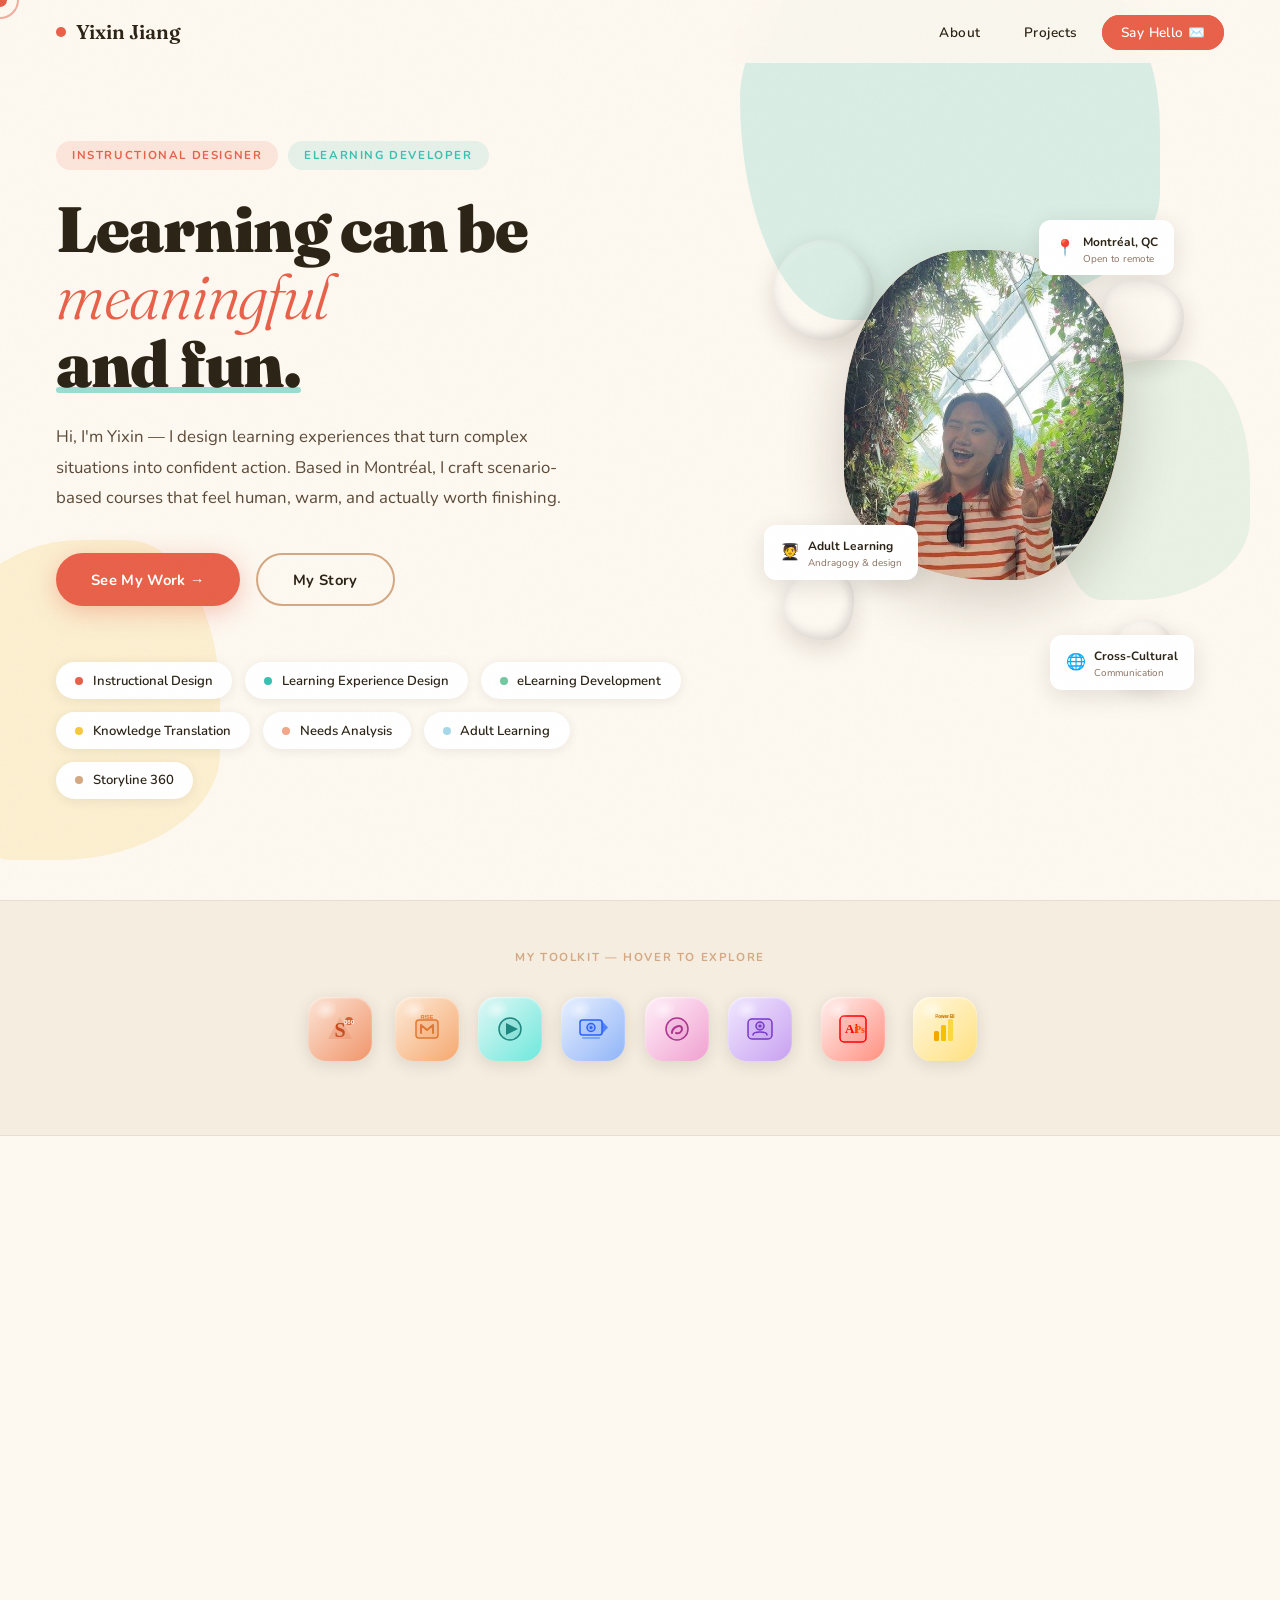
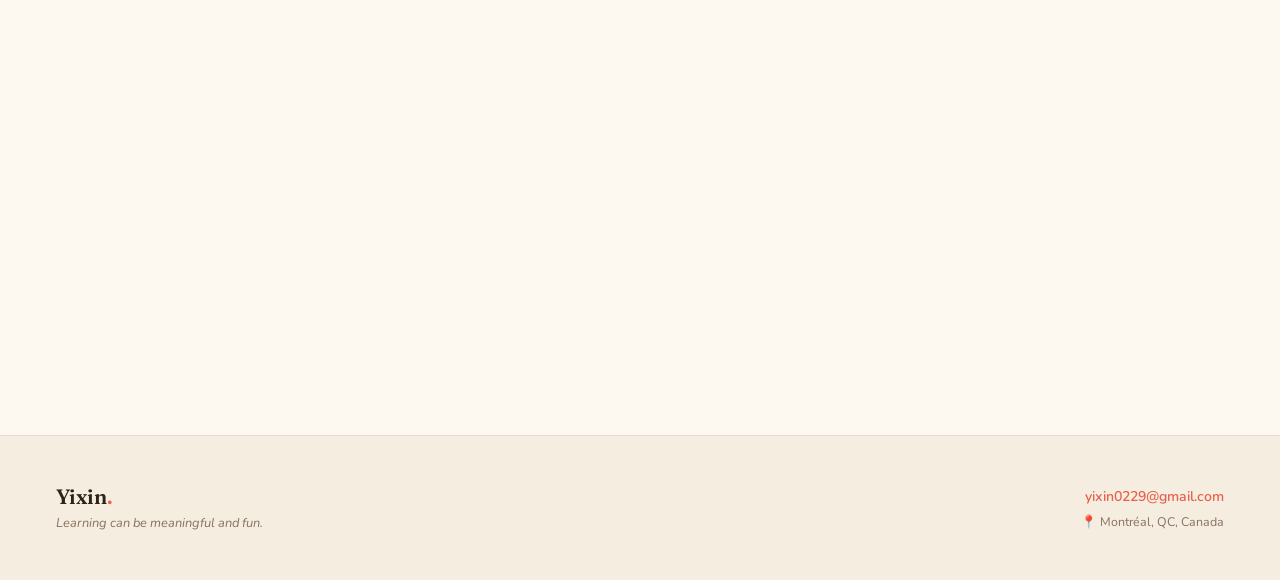
==== commit 0b1d722d: "Add files via upload" ====
--- a/index.html
+++ b/index.html
@@ -1313,16 +1313,4 @@
   const toolItems = Array.from(document.querySelectorAll('.tool-item'));
   toolItems.forEach((item, i) => {
     item.addEventListener('mouseenter', () => {
-      toolItems.forEach((other, j) => {
-        other.classList.remove('near');
-        const dist = Math.abs(j - i);
-        if (dist === 1) other.classList.add('near');
-      });
-    });
-    item.addEventListener('mouseleave', () => {
-      toolItems.forEach(other => other.classList.remove('near'));
-    });
-  });
-</script>
-</body>
-</html>+      toolItems
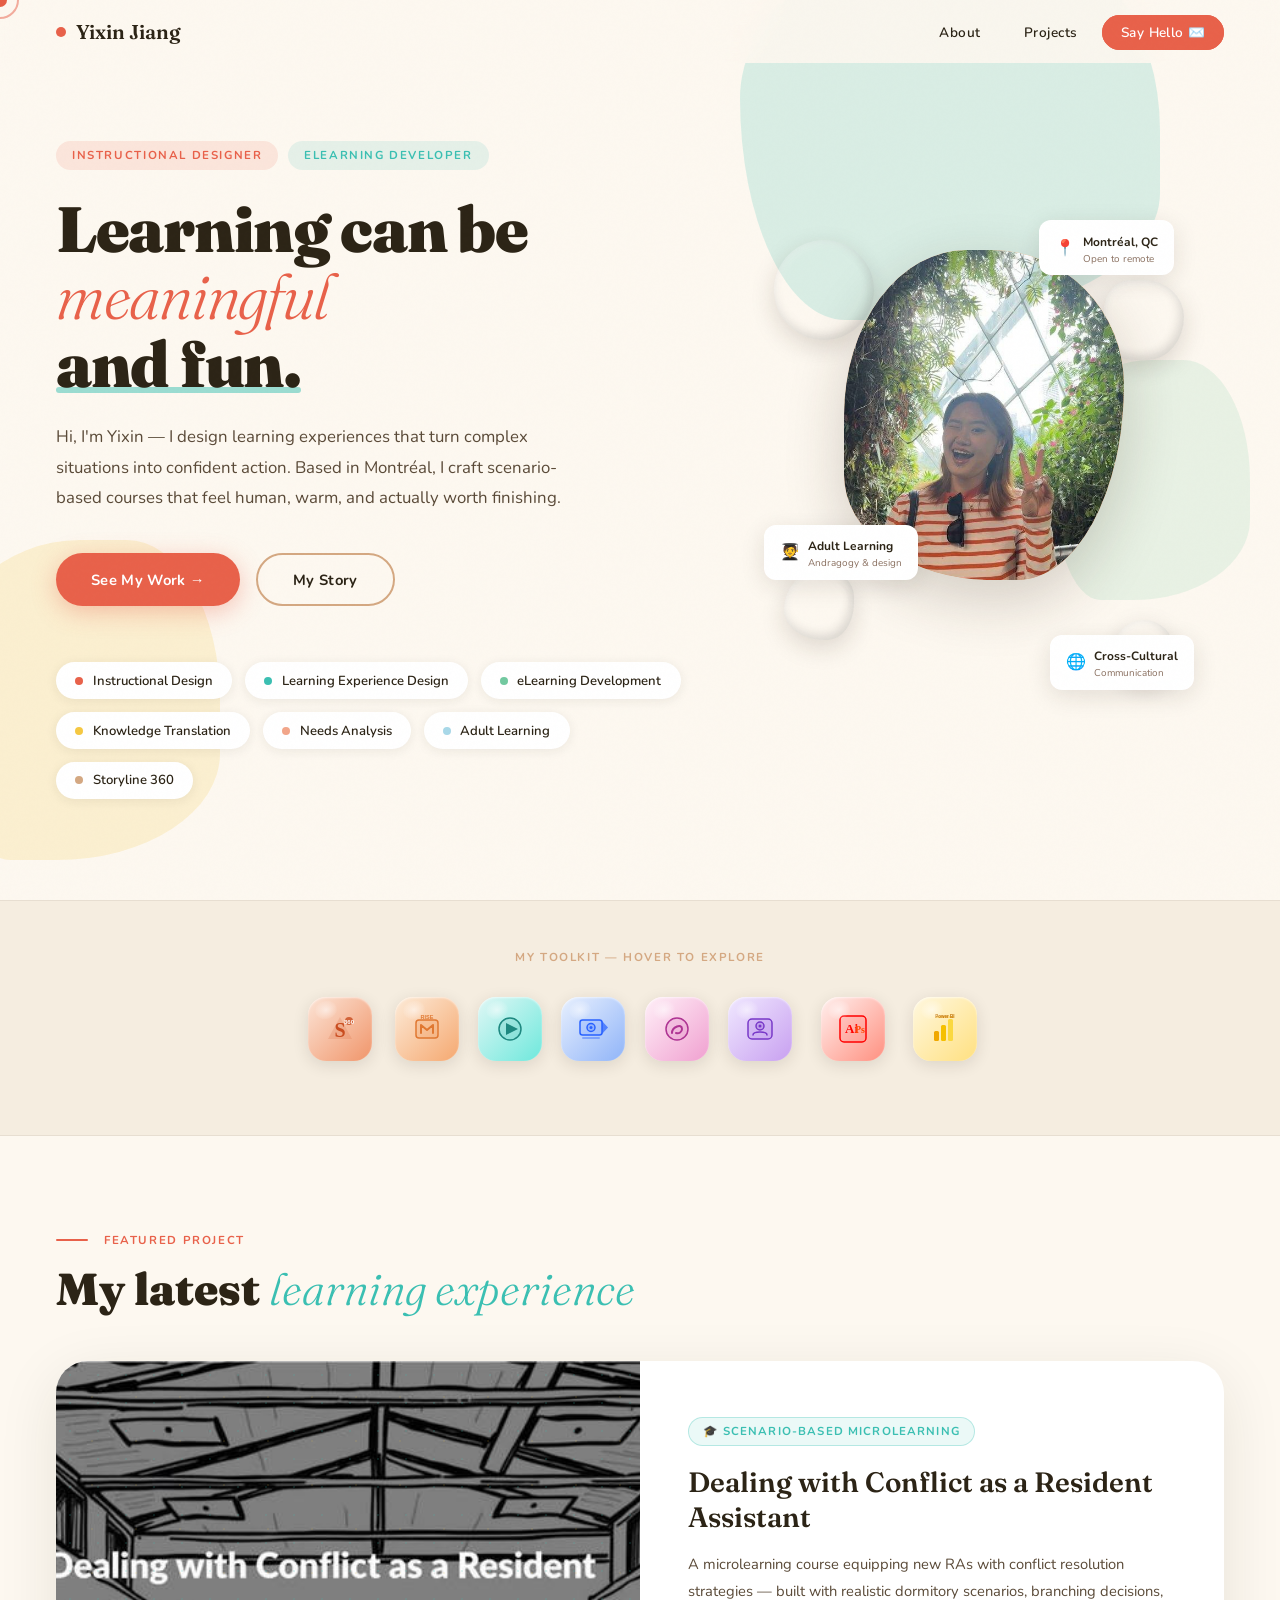
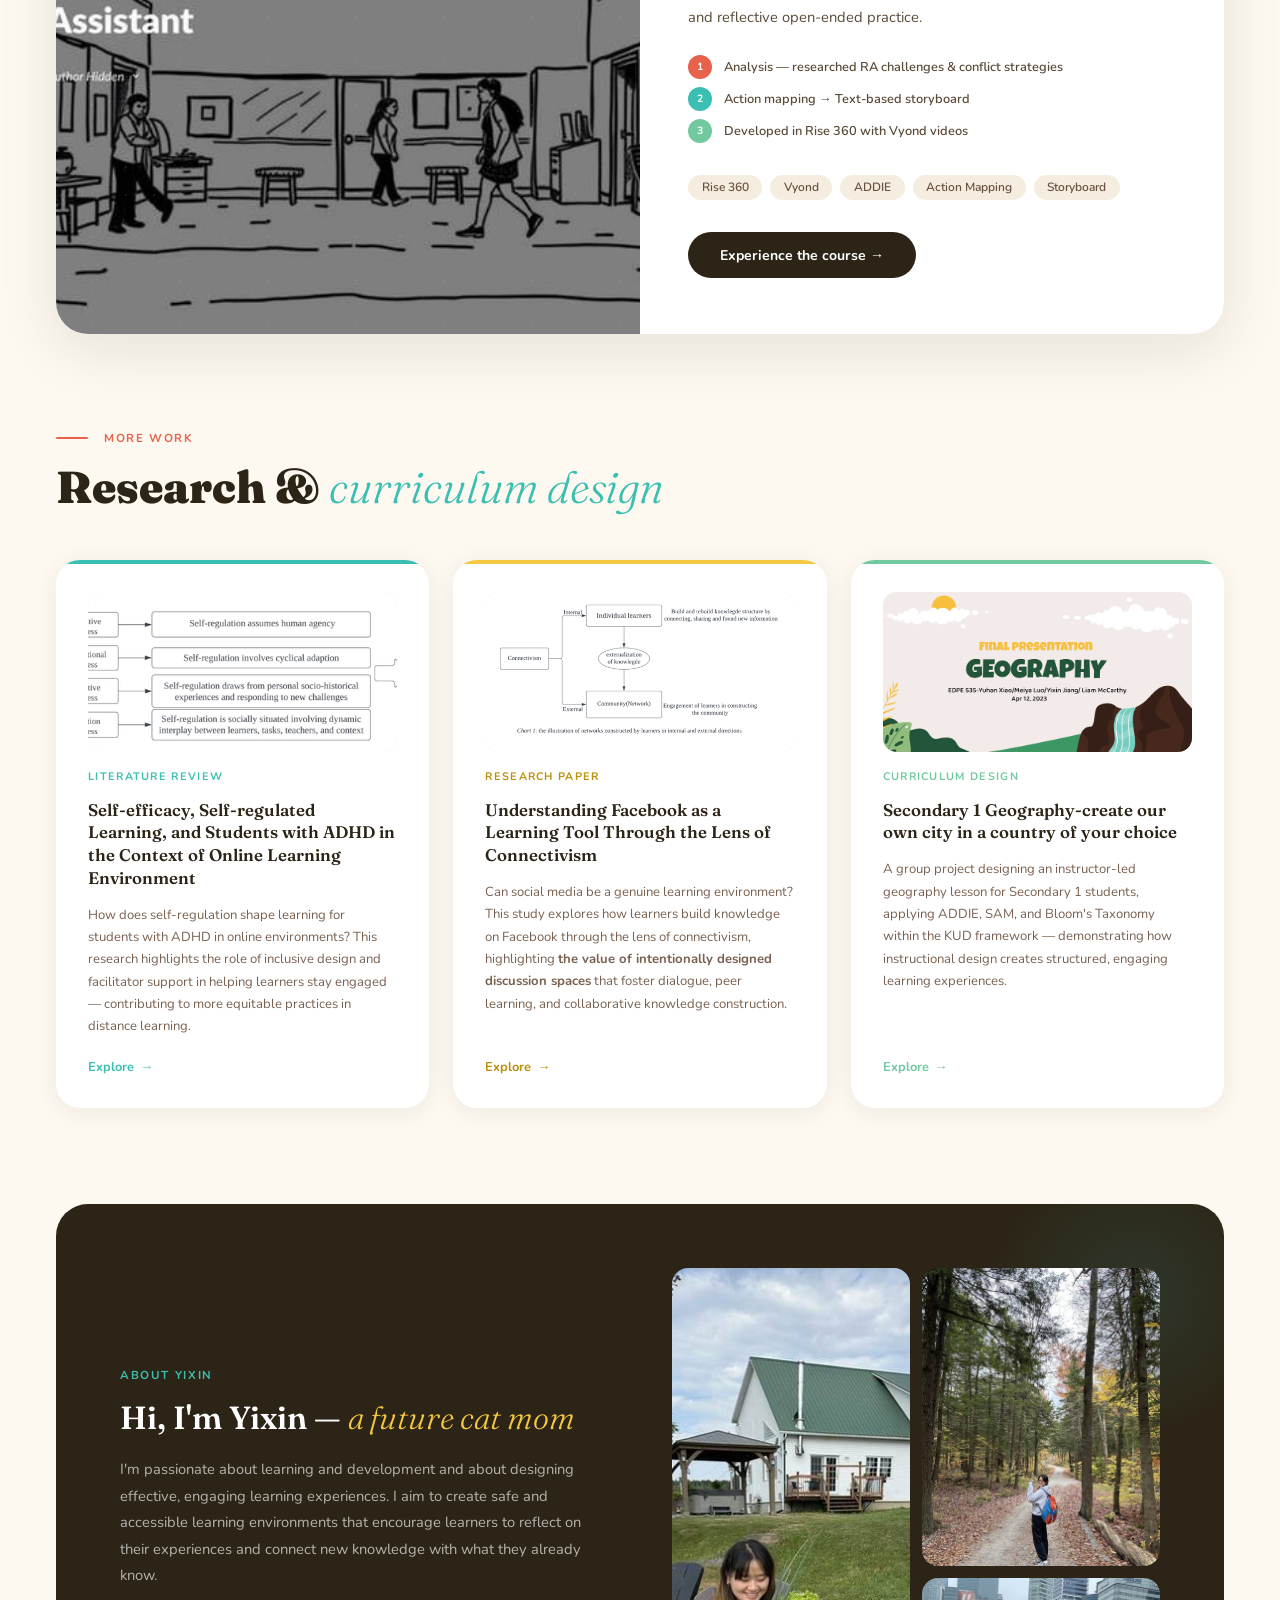
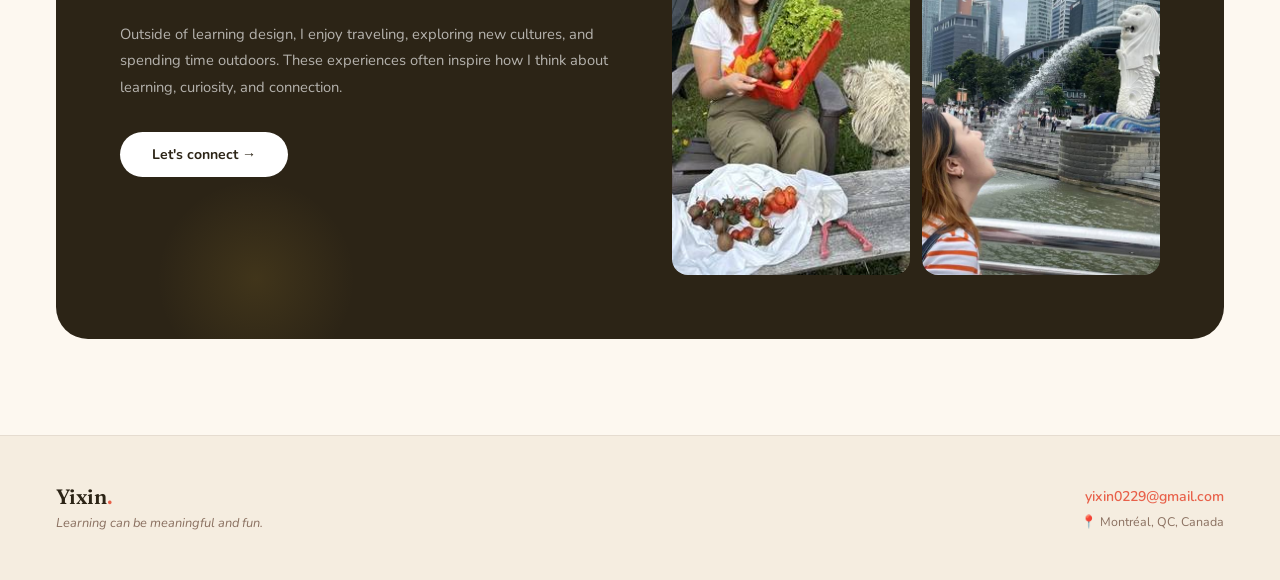
==== commit ccb9bea8: "Add files via upload" ====
--- a/index.html
+++ b/index.html
@@ -1313,4 +1313,16 @@
   const toolItems = Array.from(document.querySelectorAll('.tool-item'));
   toolItems.forEach((item, i) => {
     item.addEventListener('mouseenter', () => {
-      toolItems+      toolItems.forEach((other, j) => {
+        other.classList.remove('near');
+        const dist = Math.abs(j - i);
+        if (dist === 1) other.classList.add('near');
+      });
+    });
+    item.addEventListener('mouseleave', () => {
+      toolItems.forEach(other => other.classList.remove('near'));
+    });
+  });
+</script>
+</body>
+</html>
